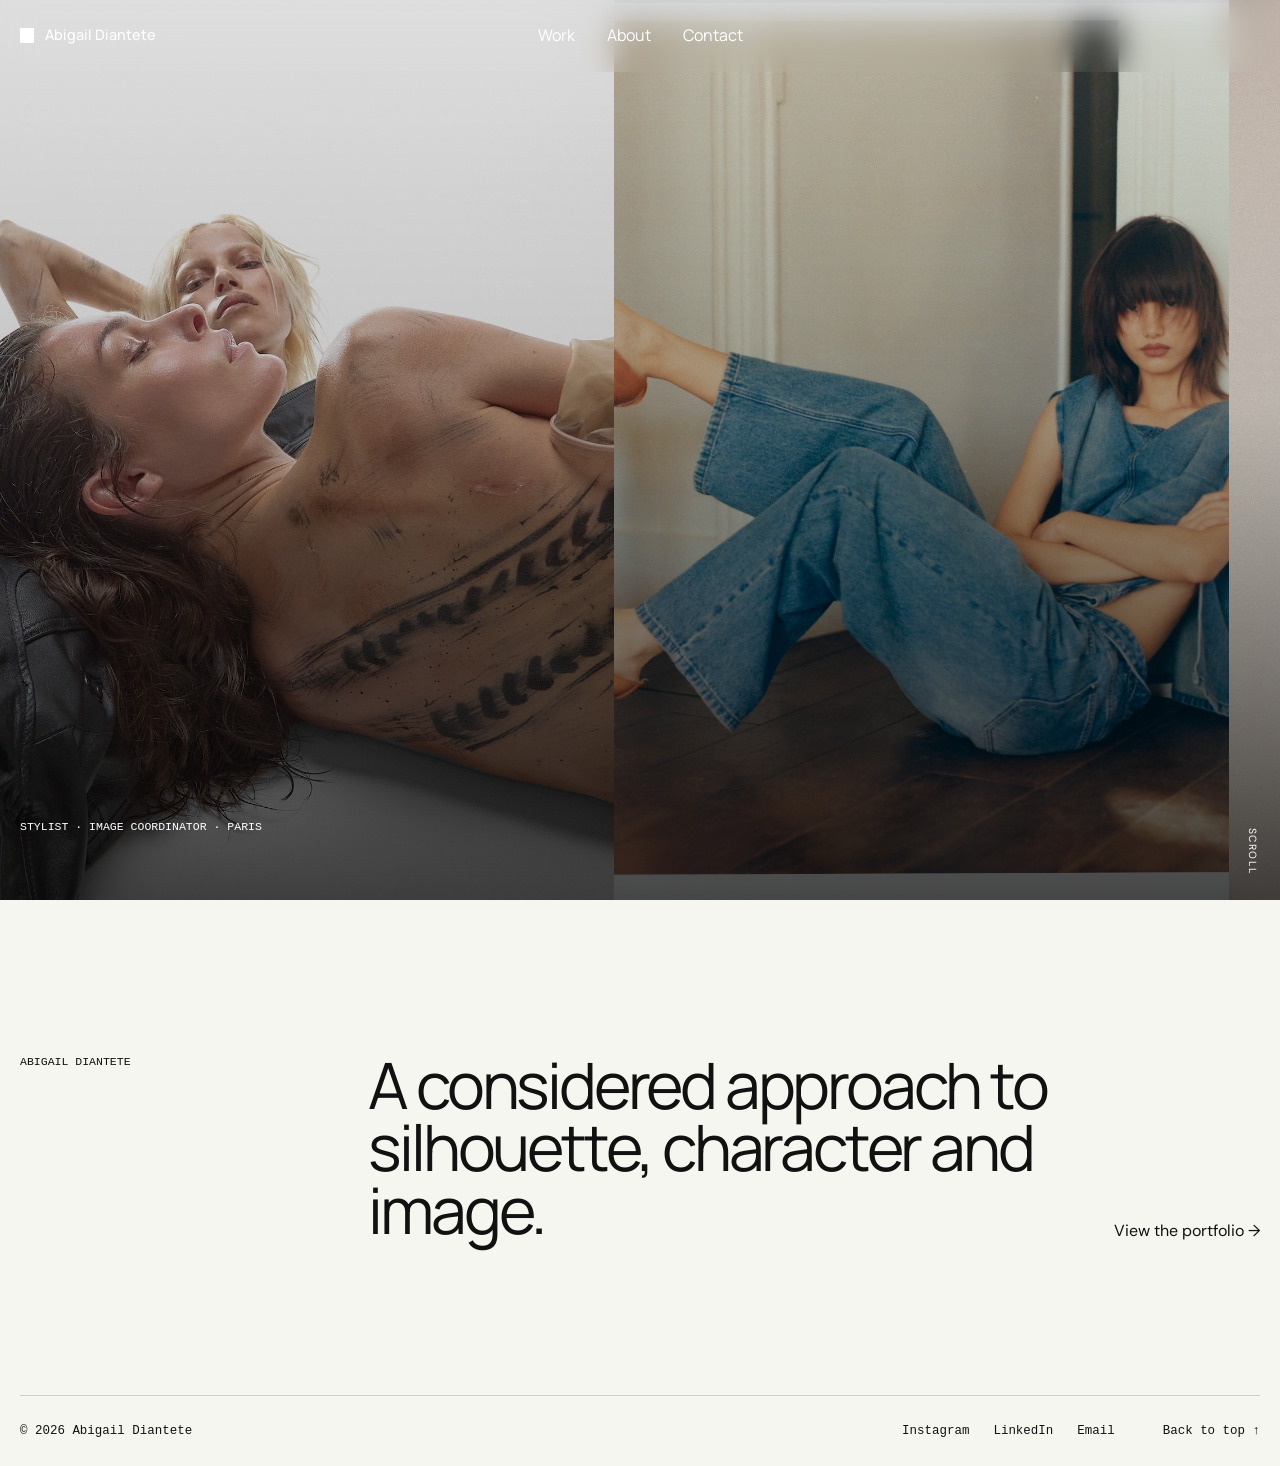
==== index.html @ 08d409bf "V4 test - Abigail portfolio" ====
<!doctype html>
<html lang="fr">
<head>
  <meta charset="utf-8">
  <meta name="viewport" content="width=device-width, initial-scale=1">
  <meta name="description" content="Portfolio d’Abigail Diantete, styliste et coordinatrice d’image.">
  <title>Abigail Diantete — Styling & Image Coordination</title>
  <link rel="preconnect" href="https://fonts.googleapis.com">
  <link rel="preconnect" href="https://fonts.gstatic.com" crossorigin>
  <link href="https://fonts.googleapis.com/css2?family=DM+Sans:wght@400;500&family=Manrope:wght@400;500;600&display=swap" rel="stylesheet">
  <link rel="stylesheet" href="css/styles.css">
  <script src="js/main.js" defer></script>
</head>
<body class="home-page">
  <a class="skip-link" href="#main">Aller au contenu</a>

  <header class="site-header site-header--over-media" data-header>
    <a class="brand" href="index.html" aria-label="Abigail Diantete — Accueil">
      <span class="brand-mark" aria-hidden="true"></span>
      <span>Abigail Diantete</span>
    </a>

    <button class="menu-toggle" type="button" aria-expanded="false" aria-controls="site-nav">
      <span>Menu</span>
      <span class="menu-icon" aria-hidden="true"></span>
    </button>

    <nav class="site-nav" id="site-nav" aria-label="Navigation principale">
      <a href="work.html">Work</a>
      <a href="about.html">About</a>
      <a href="about.html#contact">Contact</a>
    </nav>
  </header>

  <main id="main">
    <section class="hero" aria-labelledby="hero-title">
      <div class="hero-marquee" aria-hidden="true">
        <div class="hero-marquee__track">
          <div class="hero-marquee__group">
            <figure class="hero-frame"><img src="assets/images/hero/hero-01.jpg" alt=""></figure>
            <figure class="hero-frame"><img src="assets/images/hero/hero-02.jpg" alt=""></figure>
            <figure class="hero-frame"><img src="assets/images/hero/hero-03.jpg" alt=""></figure>
            <figure class="hero-frame"><img src="assets/images/hero/hero-04.jpg" alt=""></figure>
            <figure class="hero-frame"><img src="assets/images/hero/hero-05.jpg" alt=""></figure>
          </div>
          <div class="hero-marquee__group" aria-hidden="true">
            <figure class="hero-frame"><img src="assets/images/hero/hero-01.jpg" alt=""></figure>
            <figure class="hero-frame"><img src="assets/images/hero/hero-02.jpg" alt=""></figure>
            <figure class="hero-frame"><img src="assets/images/hero/hero-03.jpg" alt=""></figure>
            <figure class="hero-frame"><img src="assets/images/hero/hero-04.jpg" alt=""></figure>
            <figure class="hero-frame"><img src="assets/images/hero/hero-05.jpg" alt=""></figure>
          </div>
        </div>
      </div>
      <div class="hero-overlay"></div>

      <div class="hero-content page-shell">
        <h1 id="hero-title" class="visually-hidden">Abigail Diantete — Stylist and image coordinator in Paris</h1>
        <p class="eyebrow">Stylist · Image coordinator · Paris</p>
      </div>

      <div class="hero-scroll" aria-hidden="true">Scroll</div>
    </section>

    <section class="home-intro page-shell reveal" aria-labelledby="home-intro-title">
      <p class="section-label">Abigail Diantete</p>
      <div>
        <h2 id="home-intro-title">A considered approach to silhouette, character and image.</h2>
        <a class="arrow-link" href="work.html">View the portfolio <span aria-hidden="true">→</span></a>
      </div>
    </section>
  </main>

  <footer class="site-footer page-shell">
    <p>© <span data-year></span> Abigail Diantete</p>
    <nav class="footer-links" aria-label="Réseaux sociaux">
      <a href="https://www.instagram.com/dia.monna" target="_blank" rel="noopener noreferrer">Instagram</a>
      <a href="https://www.linkedin.com/in/abigail-diantete-005188198/" target="_blank" rel="noopener noreferrer">LinkedIn</a>
      <a href="mailto:diantete.abigail@gmail.com?subject=Portfolio%20enquiry">Email</a>
    </nav>
    <a href="#main">Back to top ↑</a>
  </footer>
</body>
</html>
---- css/styles.css ----
:root {
  --blue: #1717ff;
  --ink: #111111;
  --paper: #f6f6f1;
  --white: #ffffff;
  --line: rgba(17, 17, 17, 0.18);
  --shell: min(calc(100% - 2.5rem), 1500px);
  --header-height: 4.5rem;
  --sans: "DM Sans", Arial, sans-serif;
  --display: "Manrope", Arial, sans-serif;
}

* {
  box-sizing: border-box;
}

html {
  scroll-behavior: smooth;
}

body {
  margin: 0;
  background: var(--paper);
  color: var(--ink);
  font-family: var(--sans);
  font-size: 16px;
  line-height: 1.45;
}

body.menu-open {
  overflow: hidden;
}

img {
  display: block;
  width: 100%;
  height: auto;
}

button,
a {
  color: inherit;
  font: inherit;
}

button {
  border: 0;
}

a {
  text-decoration: none;
}

[hidden] {
  display: none !important;
}

.page-shell {
  width: var(--shell);
  margin-inline: auto;
}

.visually-hidden {
  position: absolute;
  width: 1px;
  height: 1px;
  padding: 0;
  margin: -1px;
  overflow: hidden;
  clip: rect(0, 0, 0, 0);
  white-space: nowrap;
  border: 0;
}

.skip-link {
  position: fixed;
  top: -5rem;
  left: 1rem;
  z-index: 200;
  padding: 0.8rem 1rem;
  background: var(--white);
}

.skip-link:focus {
  top: 1rem;
}

.site-header {
  position: fixed;
  inset: 0 0 auto;
  z-index: 50;
  display: grid;
  grid-template-columns: 1fr auto 1fr;
  align-items: center;
  min-height: var(--header-height);
  padding-inline: max(1.25rem, calc((100vw - 1500px) / 2));
  background: rgba(246, 246, 241, 0.9);
  border-bottom: 1px solid var(--line);
  backdrop-filter: blur(16px);
  transition: color 0.3s ease, background 0.3s ease, border-color 0.3s ease;
}

.site-header--over-media:not(.is-scrolled) {
  color: var(--white);
  background: transparent;
  border-color: transparent;
}

.brand {
  display: inline-flex;
  align-items: center;
  gap: 0.65rem;
  width: max-content;
  font-size: 0.9rem;
  font-weight: 500;
}

.brand-mark {
  width: 0.9rem;
  aspect-ratio: 1;
  background: currentColor;
}

.site-nav {
  grid-column: 2;
  display: flex;
  gap: 2rem;
}

.site-nav a,
.footer-links a,
.arrow-link {
  position: relative;
}

.site-nav a::after,
.footer-links a::after,
.arrow-link::after {
  content: "";
  position: absolute;
  right: 0;
  bottom: -0.2rem;
  left: 0;
  height: 1px;
  background: currentColor;
  transform: scaleX(0);
  transform-origin: right;
  transition: transform 0.3s ease;
}

.site-nav a:hover::after,
.site-nav a[aria-current="page"]::after,
.footer-links a:hover::after,
.arrow-link:hover::after {
  transform: scaleX(1);
  transform-origin: left;
}

.menu-toggle {
  display: none;
  padding: 0;
  background: transparent;
  cursor: pointer;
}

.eyebrow,
.section-label {
  margin: 0;
  font-size: 0.72rem;
  letter-spacing: 0.14em;
  text-transform: uppercase;
}

.blue-text {
  color: var(--blue);
}

.hero {
  position: relative;
  min-height: 100svh;
  overflow: hidden;
  color: var(--white);
  background: #171717;
}

.hero-marquee {
  position: absolute;
  inset: 0;
  overflow: hidden;
}

.hero-marquee__track {
  display: flex;
  width: max-content;
  height: 100%;
  animation: hero-horizontal-loop 18s linear infinite;
  will-change: transform;
  backface-visibility: hidden;
}

.hero-marquee__group {
  display: flex;
  flex: 0 0 auto;
  height: 100%;
}

.hero-frame {
  flex: 0 0 clamp(25rem, 48vw, 52rem);
  height: 100%;
  margin: 0;
}

.hero-frame img {
  height: 100%;
  object-fit: cover;
}

.hero-overlay {
  position: absolute;
  inset: 0;
  background: linear-gradient(180deg, rgba(0, 0, 0, 0.12), rgba(0, 0, 0, 0.22) 45%, rgba(0, 0, 0, 0.72));
}

.hero-content {
  position: absolute;
  right: 0;
  bottom: clamp(2.5rem, 5vw, 4.5rem);
  left: 0;
}


.hero-actions {
  display: flex;
  flex-wrap: wrap;
  gap: 0.8rem;
}

.hero-actions a {
  display: flex;
  justify-content: space-between;
  gap: 2.5rem;
  min-width: 13rem;
  padding: 0.9rem 1rem;
  border: 1px solid rgba(255, 255, 255, 0.65);
  transition: color 0.25s ease, background 0.25s ease;
}

.hero-actions a:hover {
  color: var(--blue);
  background: var(--white);
}

.hero-scroll {
  position: absolute;
  right: 1.25rem;
  bottom: 1.5rem;
  font-size: 0.65rem;
  letter-spacing: 0.14em;
  text-transform: uppercase;
  writing-mode: vertical-rl;
}

.home-intro {
  display: grid;
  grid-template-columns: 0.45fr 1.55fr;
  gap: clamp(2rem, 7vw, 8rem);
  padding-block: clamp(6rem, 12vw, 11rem);
}

.home-intro > div {
  display: grid;
  grid-template-columns: 1fr auto;
  gap: 2rem;
  align-items: end;
}

.home-intro h2 {
  max-width: 1000px;
  margin: 0;
  font-family: var(--display);
  font-size: clamp(2.4rem, 5vw, 5.4rem);
  font-weight: 400;
  line-height: 0.98;
  letter-spacing: -0.05em;
}

.arrow-link {
  white-space: nowrap;
}

.work-intro {
  padding-top: clamp(9rem, 15vw, 14rem);
  padding-bottom: clamp(4rem, 8vw, 8rem);
}

.work-intro__grid {
  display: grid;
  grid-template-columns: 1.4fr 0.6fr;
  gap: clamp(3rem, 8vw, 9rem);
  align-items: end;
}

.work-intro h1,
.project-detail-header h1,
.about-copy h1 {
  margin: 0.8rem 0 0;
  font-family: var(--display);
  font-size: clamp(3.4rem, 8vw, 8.4rem);
  font-weight: 400;
  line-height: 0.94;
  letter-spacing: -0.06em;
}

.work-intro__grid > p {
  max-width: 32rem;
  margin: 0 0 0.7rem;
  font-size: 1.05rem;
}

.work-browser {
  padding-top: calc(var(--header-height) + clamp(2.5rem, 5vw, 4.5rem));
  padding-bottom: clamp(7rem, 12vw, 12rem);
}

.filters {
  display: flex;
  gap: 0.65rem;
  margin-bottom: clamp(2.5rem, 5vw, 4.5rem);
  padding-block: 1rem;
  overflow-x: auto;
  border-block: 1px solid var(--line);
  scrollbar-width: none;
}

.filters::-webkit-scrollbar {
  display: none;
}

.filter-button {
  flex: 0 0 auto;
  padding: 0.68rem 1rem;
  background: transparent;
  border: 1px solid transparent;
  border-radius: 999px;
  cursor: pointer;
  transition: color 0.25s ease, background 0.25s ease, border-color 0.25s ease;
}

.filter-button:hover {
  border-color: var(--ink);
}

.filter-button.is-active {
  color: var(--white);
  background: var(--blue);
  border-color: var(--blue);
}

.filter-button span {
  margin-left: 0.25rem;
  font-size: 0.65rem;
  opacity: 0.72;
}

.projects-grid {
  display: grid;
  grid-template-columns: repeat(3, minmax(0, 1fr));
  gap: clamp(2rem, 3.5vw, 4rem) clamp(1.5rem, 2.5vw, 3rem);
}

.project-card button {
  width: 100%;
  padding: 0;
  text-align: left;
  background: transparent;
  cursor: pointer;
}

.project-card__media {
  position: relative;
  display: block;
  overflow: hidden;
  aspect-ratio: 4 / 5;
  background: #ddddda;
}

.project-card__media img {
  height: 100%;
  object-fit: cover;
  transition: transform 0.6s cubic-bezier(0.2, 0.7, 0.2, 1);
}

.project-card__overlay {
  position: absolute;
  inset: 0;
  display: grid;
  place-items: center;
  padding: 1.5rem;
  color: var(--white);
  background: rgba(23, 23, 255, 0.76);
  font-family: var(--display);
  font-size: clamp(1.25rem, 2vw, 2rem);
  font-weight: 400;
  line-height: 1.05;
  letter-spacing: -0.03em;
  text-align: center;
  opacity: 0;
  transition: opacity 0.3s ease;
}



.project-card button:hover .project-card__media img,
.project-card button:focus-visible .project-card__media img {
  transform: scale(1.035);
}

.project-card button:hover .project-card__overlay,
.project-card button:focus-visible .project-card__overlay {
  opacity: 1;
}

.project-card__meta {
  display: flex;
  justify-content: space-between;
  gap: 1rem;
  padding-top: 0.9rem;
}

.project-card__meta strong,
.project-card__meta small {
  display: block;
}

.project-card__meta strong {
  font-family: var(--display);
  font-size: clamp(1.3rem, 2vw, 2rem);
  font-weight: 400;
  letter-spacing: -0.03em;
}

.project-card__meta small {
  margin-top: 0.2rem;
  font-size: 0.69rem;
  letter-spacing: 0.09em;
  text-transform: uppercase;
}

.project-view {
  padding-top: calc(var(--header-height) + 1rem);
}

.project-view__top {
  padding-block: 1.5rem;
  border-bottom: 1px solid var(--line);
}

.back-button {
  padding: 0;
  background: transparent;
  cursor: pointer;
}

.back-button:hover {
  color: var(--blue);
}

.project-detail-header {
  display: grid;
  grid-template-columns: 1.25fr 0.75fr;
  gap: clamp(3rem, 8vw, 9rem);
  align-items: end;
  padding-block: clamp(4rem, 8vw, 8rem);
}

.project-detail-header > p {
  max-width: 34rem;
  margin: 0 0 0.7rem;
  font-size: 1.08rem;
}

.project-slider {
  position: relative;
  color: var(--white);
  background: #101010;
  outline: none;
}

.project-slider__viewport {
  overflow: hidden;
}

.project-slider__track {
  display: flex;
  transition: transform 0.5s cubic-bezier(0.2, 0.7, 0.2, 1);
  touch-action: pan-y;
}

.project-slide {
  flex: 0 0 100%;
  height: min(80svh, 920px);
  margin: 0;
}

.project-slide img {
  height: 100%;
  object-fit: contain;
}
.project-slide video {
  width: 100%;
  height: 100%;
  display: block;
  object-fit: contain;
  background: #111;
}

.slider-arrow {
  position: absolute;
  top: 0;
  bottom: 0;
  width: 18%;
  padding: 0;
  color: var(--white);
  background: transparent;
  border: 0;
  cursor: pointer;
  z-index: 5;
}

/* Petit cercle visible */
.slider-arrow::after {
  position: absolute;
  top: 50%;
  display: grid;
  place-items: center;
  width: 2.25rem;
  height: 2.25rem;
  background: rgba(0, 0, 0, 0.35);
  border: 1px solid rgba(255, 255, 255, 0.55);
  border-radius: 50%;
  font-size: 1rem;
  line-height: 1;
  transform: translateY(-50%);
  transition:
    color 0.25s ease,
    background 0.25s ease,
    border-color 0.25s ease,
    transform 0.25s ease;
}

.slider-arrow--previous {
  left: 0;
  font-size: 0;
}

.slider-arrow--previous::after {
  content: "←";
  left: 1.5rem;
}

.slider-arrow--next {
  right: 0;
  font-size: 0;
}

.slider-arrow--next::after {
  content: "→";
  right: 1.5rem;
}

.slider-arrow:hover:not(:disabled)::after {
  color: var(--blue);
  background: var(--white);
  border-color: var(--white);
}

.slider-arrow:disabled {
  opacity: 0;
  cursor: default;
  pointer-events: none;
}

.slider-counter {
  position: absolute;
  right: 1.5rem;
  bottom: 1.2rem;
  display: flex;
  align-items: center;
  gap: 0.65rem;
  font-size: 0.72rem;
}

.slider-counter i {
  width: 3.5rem;
  height: 1px;
  background: currentColor;
}

.slider-hint {
  position: absolute;
  bottom: 1.2rem;
  left: 1.5rem;
  margin: 0;
  font-size: 0.68rem;
  letter-spacing: 0.1em;
  text-transform: uppercase;
}

.project-information {
  display: grid;
  grid-template-columns: 1fr 1fr;
  gap: clamp(3rem, 8vw, 9rem);
  padding-block: clamp(5rem, 9vw, 9rem);
}

.project-information dl {
  margin: 0;
}

.project-information dl div {
  display: grid;
  grid-template-columns: 0.4fr 1fr;
  gap: 1rem;
  padding: 0.85rem 0;
  border-top: 1px solid var(--line);
}

.project-information dt {
  font-size: 0.7rem;
  letter-spacing: 0.1em;
  text-transform: uppercase;
}

.project-information dd {
  margin: 0;
}

.project-concept {
  max-width: 36rem;
  margin: 1rem 0 0;
  font-family: var(--display);
  font-size: clamp(1.8rem, 3vw, 3.2rem);
  line-height: 1.06;
  letter-spacing: -0.04em;
}

.related-projects {
  padding-block: clamp(5rem, 9vw, 9rem);
  color: var(--white);
  background: var(--blue);
}

.related-projects h2 {
  margin: 0.5rem 0 3rem;
  font-family: var(--display);
  font-size: clamp(3rem, 7vw, 7rem);
  font-weight: 400;
  line-height: 0.95;
  letter-spacing: -0.06em;
}

.related-grid {
  display: grid;
  grid-template-columns: repeat(3, minmax(0, 1fr));
  gap: 1.25rem;
}

.related-grid button {
  padding: 0;
  color: inherit;
  text-align: left;
  background: transparent;
  cursor: pointer;
}

.related-grid img {
  aspect-ratio: 4 / 5;
  object-fit: cover;
}

.related-grid span,
.related-grid strong {
  display: block;
}

.related-grid span {
  margin-top: 0.75rem;
  font-size: 0.7rem;
  letter-spacing: 0.09em;
  text-transform: uppercase;
}

.related-grid strong {
  margin-top: 0.15rem;
  font-family: var(--display);
  font-size: 1.4rem;
  font-weight: 400;
}

.about-hero {
  display: grid;
  grid-template-columns: 1.15fr 0.7fr;
  gap: clamp(4rem, 9vw, 10rem);
  align-items: center;
  min-height: 100svh;
  padding-top: clamp(8rem, 12vw, 11rem);
  padding-bottom: clamp(5rem, 9vw, 9rem);
}

.about-copy h1 {
  font-size: clamp(3.1rem, 6.6vw, 7rem);
}

.about-copy > p:not(.eyebrow) {
  max-width: 48rem;
  font-size: 1.08rem;
}

.about-portrait {
  align-self: center;
  margin: 0;
}

.about-portrait img {
  aspect-ratio: 4 / 5;
  object-fit: cover;
  object-position: center;
}

.about-portrait figcaption {
  margin-top: 0.65rem;
  font-size: 0.68rem;
  letter-spacing: 0.08em;
  text-transform: uppercase;
}

.about-details {
  display: grid;
  grid-template-columns: 0.55fr 1.45fr 0.7fr;
  gap: clamp(3rem, 7vw, 8rem);
  padding-block: clamp(5rem, 9vw, 9rem);
  border-top: 1px solid var(--line);
}

.about-details ul {
  padding: 0;
  margin: 0;
  list-style: none;
  font-family: var(--display);
  font-size: clamp(1.8rem, 3.5vw, 3.6rem);
  line-height: 1.15;
  letter-spacing: -0.04em;
}

.about-location p:last-child {
  margin-top: 1rem;
}

.contact-block {
  scroll-margin-top: var(--header-height);
  color: var(--white);
  background: var(--blue);
}

.contact-block__inner {
  padding-block: clamp(5rem, 9vw, 9rem);
}

.contact-block__heading {
  display: grid;
  grid-template-columns: 1.35fr 0.65fr;
  gap: clamp(3rem, 8vw, 9rem);
  align-items: end;
  margin: 1rem 0 clamp(3rem, 6vw, 6rem);
}

.contact-block h2 {
  max-width: 1000px;
  margin: 0;
  font-family: var(--display);
  font-size: clamp(2.8rem, 6.5vw, 7rem);
  font-weight: 400;
  line-height: 0.95;
  letter-spacing: -0.055em;
}

.contact-block__heading p {
  max-width: 30rem;
  margin: 0;
}

.contact-links {
  border-top: 1px solid rgba(255, 255, 255, 0.55);
}

.contact-links a {
  display: grid;
  grid-template-columns: 0.4fr 1fr auto;
  gap: 2rem;
  align-items: center;
  padding: 1.25rem 0;
  border-bottom: 1px solid rgba(255, 255, 255, 0.55);
  transition: color 0.25s ease, background 0.25s ease, padding 0.25s ease;
}

.contact-links a:hover {
  padding-inline: 1rem;
  color: var(--blue);
  background: var(--white);
}

.contact-links span:first-child {
  font-size: 0.72rem;
  letter-spacing: 0.1em;
  text-transform: uppercase;
}

.contact-links strong {
  font-family: var(--display);
  font-size: clamp(1.15rem, 2.4vw, 2.4rem);
  font-weight: 400;
  letter-spacing: -0.025em;
}

.site-footer {
  display: grid;
  grid-template-columns: 1fr auto auto;
  gap: 3rem;
  align-items: center;
  padding-block: 1.6rem;
  font-size: 0.78rem;
  border-top: 1px solid var(--line);
}

.site-footer p {
  margin: 0;
}

.footer-links {
  display: flex;
  gap: 1.5rem;
}

.reveal {
  opacity: 0;
  transform: translateY(2rem);
  transition: opacity 0.8s ease, transform 0.8s ease;
}

.reveal.is-visible {
  opacity: 1;
  transform: none;
}

@keyframes hero-horizontal-loop {
  from { transform: translate3d(0, 0, 0); }
  to { transform: translate3d(-50%, 0, 0); }
}

@media (max-width: 1000px) {
  .home-intro,
  .work-intro__grid,
  .project-detail-header,
  .project-information,
  .about-hero,
  .contact-block__heading {
    grid-template-columns: 1fr;
  }

  .home-intro > div {
    grid-template-columns: 1fr;
  }

  .projects-grid {
    grid-template-columns: repeat(2, minmax(0, 1fr));
  }

  .about-hero {
    min-height: auto;
  }

  .about-portrait {
    width: min(70%, 34rem);
  }

  .about-details {
    grid-template-columns: 1fr 1.5fr;
  }

  .about-location {
    grid-column: 2;
  }
}

@media (max-width: 820px) {
   :root {
    --shell: min(calc(100% - 2rem), 1500px);
  }

  .site-header {
    grid-template-columns: 1fr auto;
    min-height: var(--header-height);
    height: auto;
    padding-inline: 1.25rem;
  }

  .brand {
    position: relative;
    z-index: 3;
  }

  .menu-toggle {
    position: relative;
    z-index: 3;
    display: block;
    padding: 0;
    background: transparent;
  }

 .site-nav {
    position: fixed;
    inset: 0;
    z-index: 2;

    display: flex;
    flex-direction: column;
    justify-content: center;
    align-items: center;

    gap: 1rem;

    width: 100vw;
    height: 100svh;
    padding: var(--header-height) 1.5rem 2rem;

    color: var(--white);
    background: var(--blue);

    font-family: var(--display);
    font-size: clamp(2rem, 8vw, 3rem);
    line-height: 1.05;
    text-align: center;

    opacity: 0;
    visibility: hidden;
    pointer-events: none;

    transform: translateY(-100%);
    transition:
      transform 0.4s cubic-bezier(0.7, 0, 0.3, 1),
      opacity 0.3s ease,
      visibility 0.4s;
  }

 .site-nav.is-open {
    opacity: 1;
    visibility: visible;
    pointer-events: auto;
    transform: translateY(0);
  }

  .site-header:has(.site-nav.is-open) {
    color: var(--white);
    background: transparent;
    border-color: transparent;
    backdrop-filter: none;
  }

  .site-nav a {
    display: block;
    width: auto;
  }
  .hero-frame {
    flex-basis: 78vw;
  }

  .hero-actions a {
    min-width: 0;
  }

  .related-grid {
    grid-template-columns: repeat(2, minmax(0, 1fr));
  }

  .about-details {
    grid-template-columns: 1fr;
  }

  .about-location {
    grid-column: auto;
  }

  .contact-links a {
    grid-template-columns: 1fr auto;
  }

  .contact-links strong {
    grid-column: 1;
    grid-row: 2;
  }

  .contact-links span:last-child {
    grid-column: 2;
    grid-row: 1 / 3;
  }

  .site-footer {
    grid-template-columns: 1fr;
    gap: 1rem;
  }
}

@media (max-width: 620px) {

  .hero-actions {
    display: grid;
  }

  .hero-actions a {
    width: 100%;
  }

  .projects-grid {
    grid-template-columns: 1fr;
  }

  .project-slide {
    height: 66svh;
    display: flex;
  align-items: center;
  justify-content: center;
  }
  .project-slide video {
  width: 100%;
  height: 100%;
  display: block;
  object-fit: contain;
  background: #111;
}

  .slider-arrow {
    top: auto;
    bottom: 1rem;
    transform: none;
  }

  .slider-arrow--previous {
    right: 4.8rem;
    left: auto;
  }

  .slider-arrow--next {
    right: 1rem;
  }

  .slider-counter {
    right: auto;
    bottom: 1.8rem;
    left: 1rem;
  }

  .slider-hint {
    display: none;
  }

  .project-information dl div {
    grid-template-columns: 0.48fr 1fr;
  }

  .related-grid {
    grid-template-columns: 1fr;
  }

  .related-grid button:nth-child(3) {
    display: none;
  }

  .about-portrait {
    width: 100%;
  }

  .footer-links {
    flex-wrap: wrap;
  }
}

@media (prefers-reduced-motion: reduce) {
  html {
    scroll-behavior: auto;
  }

  *,
  *::before,
  *::after {
    animation-duration: 0.01ms !important;
    animation-iteration-count: 1 !important;
    transition-duration: 0.01ms !important;
  }

  .hero-marquee__track {
    transform: translateX(0);
  }

  .reveal {
    opacity: 1;
    transform: none;
  }
}
@media (max-width: 768px) {
  .slider-arrow {
    top: 0;
    bottom: 0;
    width: 25%;
    height: auto;
    transform: none;
  }

  .slider-arrow--previous {
    left: 0;
    right: auto;
  }

  .slider-arrow--next {
    right: 0;
    left: auto;
  }

  .slider-arrow--previous::after {
    top: 50%;
    left: 1rem;
    right: auto;
    width: 2rem;
    height: 2rem;
    transform: translateY(-50%);
  }

  .slider-arrow--next::after {
    top: 50%;
    right: 1rem;
    left: auto;
    width: 2rem;
    height: 2rem;
    transform: translateY(-50%);
  }
}


/* =========================================================
   V4 — LOT 3 / PROJECT PAGES
   Base cumulative: LOT 1 + LOT 2 validated
   ========================================================= */

.project-detail-header h1 {
  font-size: clamp(2.5rem, 5vw, 5.4rem);
  line-height: 0.98;
  letter-spacing: -0.045em;
}

/* Option B: keep the existing slider, remove the black gallery background */
.project-slider {
  color: var(--ink);
  background: var(--paper);
}

.project-slide video {
  background: var(--paper);
}

/* Abigail: gallery counter in blue */
.slider-counter {
  color: var(--blue);
}

/* Adapt navigation arrows to the light gallery */
.slider-arrow {
  color: var(--ink);
}

.slider-arrow::after {
  background: rgba(246, 246, 241, 0.82);
  border-color: rgba(17, 17, 17, 0.35);
}

.slider-arrow:hover:not(:disabled)::after {
  color: var(--white);
  background: var(--blue);
  border-color: var(--blue);
}

@media (max-width: 620px) {
  .project-detail-header h1 {
    font-size: clamp(2.25rem, 11vw, 4.2rem);
  }

  .project-slide video {
    background: var(--paper);
  }
}

/* =========================================================
   V4 — TEST GALERIE LINÉAIRE / VARIANTE 2
   Mobile: linear full-width.
   Desktop: compact editorial masonry, Pinterest-inspired.
   ========================================================= */

.project-linear-gallery {
  width: 100%;
  padding: 0 0 clamp(3rem, 7vw, 7rem);
}

.project-linear-media {
  position: relative;
  display: grid;
  grid-template-columns: 2rem minmax(0, 1fr);
  gap: 0.55rem;
  align-items: start;
  width: 100%;
  margin: 0 0 0.75rem;
  break-inside: avoid;
}

.project-linear-media__number {
  position: sticky;
  top: calc(var(--header-height) + 0.75rem);
  padding-top: 0.15rem;
  color: var(--blue);
  font-size: 0.64rem;
  line-height: 1;
  letter-spacing: 0.08em;
  text-align: right;
}

.project-linear-media__asset {
  min-width: 0;
}

.project-linear-media__asset img,
.project-linear-media__asset video {
  display: block;
  width: 100%;
  height: auto;
  max-height: none;
  object-fit: contain;
  background: transparent;
}

.project-linear-media__asset video {
  background: var(--paper);
}

@media (min-width: 800px) {
  .project-linear-gallery {
    columns: 2;
    column-gap: clamp(1rem, 1.8vw, 1.75rem);
    max-width: 1180px;
    margin-inline: auto;
    padding-inline: clamp(2rem, 5vw, 5.5rem);
  }

  .project-linear-media {
    display: inline-grid;
    grid-template-columns: 2.4rem minmax(0, 1fr);
    gap: 0.7rem;
    width: 100%;
    margin: 0 0 clamp(1rem, 1.8vw, 1.6rem);
    vertical-align: top;
  }

  .project-linear-media__number {
    position: static;
    padding-top: 0.2rem;
    font-size: 0.68rem;
  }
}

@media (min-width: 1400px) {
  .project-linear-gallery {
    max-width: 1280px;
  }
}


/* =========================================================
   V4 — LOT 4 / PROJECT INFORMATION
   Base cumulative: validated LINEAR V2
   Editorial content remains in projects.js and is not altered here.
   ========================================================= */

.project-detail-header {
  padding-bottom: clamp(2.5rem, 5vw, 4.75rem);
}

.project-detail-header h1 {
  max-width: 14ch;
  font-size: clamp(2.35rem, 4.4vw, 4.9rem);
  line-height: 0.94;
  letter-spacing: -0.045em;
}

.project-detail-header__intro {
  gap: clamp(1rem, 2vw, 2rem);
}

.project-detail-header__intro > p {
  max-width: 52ch;
  font-style: italic;
}

.project-information {
  padding-top: clamp(2.5rem, 5vw, 5rem);
}

.project-information__intro > p {
  font-style: italic;
}

@media (min-width: 800px) {
  .project-detail-header h1 {
    white-space: nowrap;
    max-width: none;
    font-size: clamp(2.2rem, 4vw, 4.6rem);
  }
}

@media (max-width: 799px) {
  .project-detail-header {
    padding-bottom: 2.5rem;
  }

  .project-detail-header h1 {
    max-width: none;
    font-size: clamp(2.15rem, 10vw, 3.8rem);
    line-height: 0.98;
  }
}

/* =========================================================
   V4 — LOT 5 V3 / ABOUT + SERVICES + CONTACT
   Desktop services on one line / mobile vertical
   ========================================================= */

.about-hero {
  display: grid;
  grid-template-columns: minmax(0, 1.1fr) minmax(260px, 0.7fr);
  align-items: center;
  gap: clamp(2.75rem, 5vw, 5rem);
  max-width: 1120px;
  margin-inline: auto;
}

.about-copy {
  width: min(100%, 680px);
  justify-self: end;
}

.about-copy h1 {
  width: fit-content;
  max-width: 100%;
  margin-bottom: clamp(1.5rem, 2.6vw, 2.5rem);
}

.about-copy > p {
  max-width: 44ch;
}

.about-portrait {
  width: min(100%, 340px);
  justify-self: start;
}

.about-portrait img {
  display: block;
  width: 100%;
  height: auto;
  object-fit: cover;
}

/* SERVICES — une ligne desktop, proprement contenue */
.about-details {
  display: grid;
  grid-template-columns: auto minmax(0, 1fr);
  align-items: center;
  gap: clamp(2rem, 4vw, 4rem);
  max-width: 1180px;
  margin-inline: auto;
}

.about-details ul {
  display: grid;
  grid-template-columns: repeat(4, minmax(0, 1fr));
  gap: clamp(1rem, 2vw, 2rem);
  align-items: center;
  width: 100%;
  margin: 0;
  padding: 0;
  list-style: none;
  font-family: var(--display);
  font-size: clamp(1.05rem, 1.55vw, 1.45rem);
  line-height: 1.05;
  letter-spacing: -0.025em;
}

.about-details li {
  text-align: center;
  white-space: nowrap;
}

.contact-block__inner {
  display: grid;
  gap: clamp(2.5rem, 5vw, 5rem);
}

.contact-title {
  margin: 0;
  font-family: var(--display);
  font-size: clamp(4.5rem, 11vw, 11rem);
  line-height: 0.82;
  letter-spacing: -0.055em;
  font-weight: 500;
}

.contact-links a {
  grid-template-columns: minmax(7rem, 0.35fr) minmax(0, 1fr);
  gap: clamp(1rem, 3vw, 3rem);
  align-items: baseline;
}

.contact-links strong {
  font-family: inherit;
  font-size: inherit;
  font-weight: 500;
  letter-spacing: inherit;
}

/* MOBILE — composition recentrée et plus harmonieuse */
@media (max-width: 760px) {
  .about-hero {
    grid-template-columns: 1fr;
    gap: 2rem;
    max-width: none;
  }

  .about-copy {
    width: min(100%, 34rem);
    justify-self: center;
  }

  .about-copy h1 {
    width: 100%;
    margin-inline: auto;
    font-size: clamp(2.8rem, 13vw, 4.6rem);
    text-align: center;
  }

  .about-copy > p {
    max-width: 30ch;
    margin-inline: auto;
    text-align: left;
  }

  .about-portrait {
    width: min(78vw, 300px);
    justify-self: center;
  }

  .about-details {
    grid-template-columns: 1fr;
    gap: 1.25rem;
    max-width: none;
  }

  .about-details ul {
    display: block;
    width: 100%;
    font-size: clamp(1.8rem, 9vw, 3rem);
  }

  .about-details li {
    text-align: left;
    white-space: normal;
  }

  .about-details li + li {
    margin-top: 0.15em;
  }

  .contact-title {
    font-size: clamp(4rem, 20vw, 7rem);
  }

  .contact-links a {
    grid-template-columns: 6rem minmax(0, 1fr);
  }
}


/* =========================================================
   V4 — LOT 6 / TYPOGRAPHY TEST
   Display/navigation stay contemporary.
   Editorial information + body copy use an archival monospace.
   ========================================================= */

:root {
  --mono: "Courier New", Courier, "Nimbus Mono PS", monospace;
}

/* Body / editorial copy */
.about-copy > p,
.project-detail-header__intro > p,
.project-information,
.project-information p,
.project-information li,
.project-information dd,
.project-information dt {
  font-family: var(--mono);
  font-size: 0.92rem;
  line-height: 1.55;
  letter-spacing: -0.015em;
}

/* Small documentary information */
.eyebrow,
.section-label,
.project-meta,
.project-detail-meta,
.project-linear-media__number,
.filters,
.contact-links span,
.site-footer {
  font-family: var(--mono);
  letter-spacing: 0;
}

/* Contact values also become archival/body typography,
   while the huge Contact heading remains in the display face. */
.contact-links strong {
  font-family: var(--mono);
  font-size: 0.95rem;
  font-weight: 400;
  letter-spacing: -0.01em;
}

/* Keep all structural/display typography untouched */
.brand,
.site-nav,
.menu-toggle,
.about-copy h1,
.about-details ul,
.contact-title,
.project-detail-header h1,
.project-card__overlay {
  font-family: var(--display);
}

@media (max-width: 760px) {
  .about-copy > p,
  .project-detail-header__intro > p,
  .project-information,
  .project-information p,
  .project-information li,
  .project-information dd,
  .project-information dt {
    font-size: 0.86rem;
    line-height: 1.52;
  }

  .contact-links strong {
    font-size: 0.86rem;
  }
}


/* =========================================================
   LOT 6 — refinements / credits hierarchy + brand hover
   ========================================================= */

/* Credit/category labels: stronger hierarchy inside monospace data */
.project-information dt,
.project-detail-meta dt,
.project-credits dt,
.project-credits strong:first-child {
  font-weight: 700;
}

/* Brand / home link: blue interaction cue */
.brand {
  transition: color 180ms ease;
}

.brand .brand-mark {
  transition: background-color 180ms ease, border-color 180ms ease, transform 180ms ease;
}

.brand:hover,
.brand:focus-visible {
  color: var(--blue);
}

.brand:hover .brand-mark,
.brand:focus-visible .brand-mark {
  background-color: var(--blue);
  border-color: var(--blue);
  transform: rotate(8deg);
}


/* =========================================================
   LOT 6 V3 — MOBILE PROJECT GALLERY BREATHING ROOM
   Desktop untouched.
   ========================================================= */
@media (max-width: 799px) {
  .project-linear-gallery {
    padding-left: clamp(0.85rem, 4vw, 1.25rem);
    padding-right: clamp(0.85rem, 4vw, 1.25rem);
  }
}
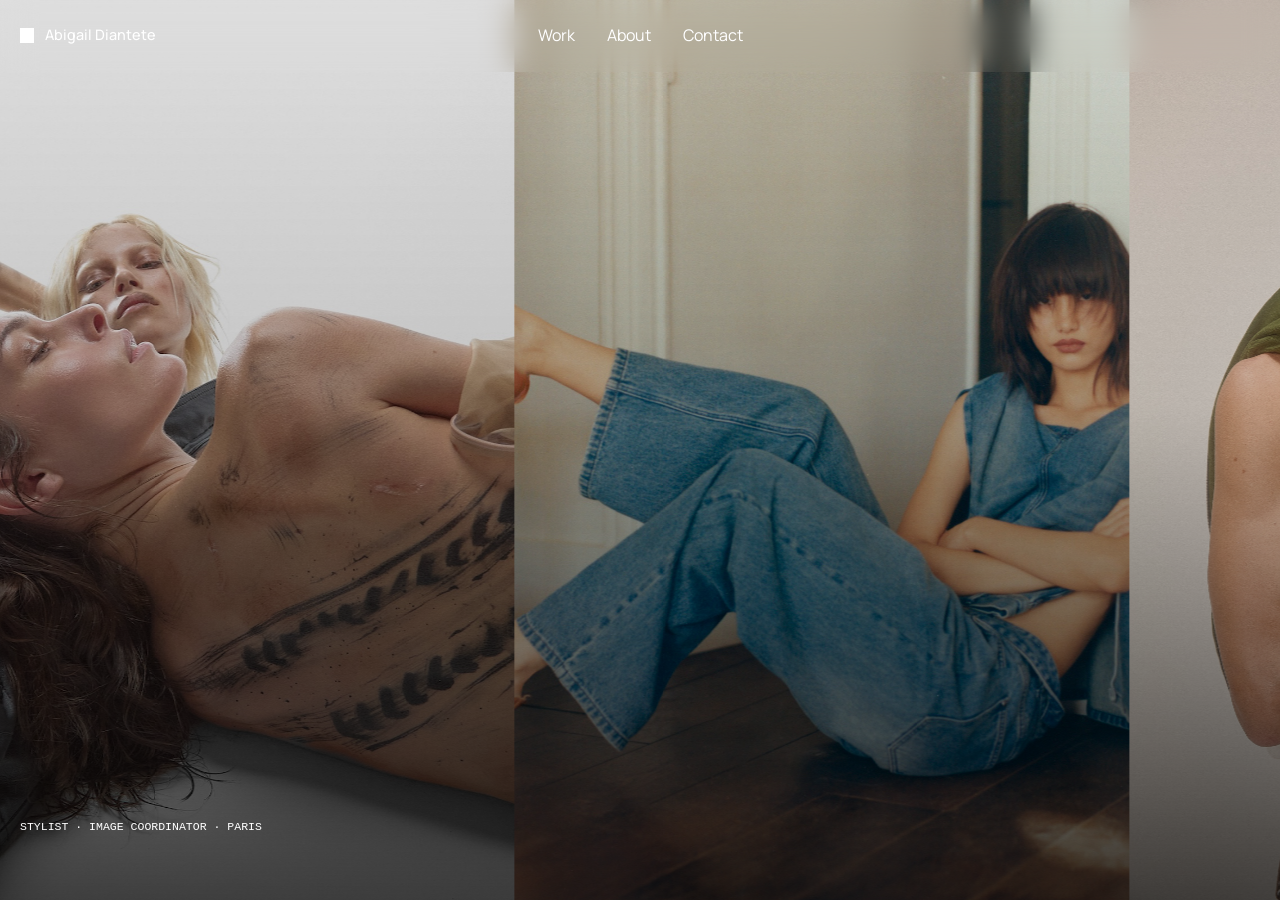
==== commit 2a062fd8: "V5-definitive" ====
--- a/index.html
+++ b/index.html
@@ -7,7 +7,7 @@
   <title>Abigail Diantete — Styling & Image Coordination</title>
   <link rel="preconnect" href="https://fonts.googleapis.com">
   <link rel="preconnect" href="https://fonts.gstatic.com" crossorigin>
-  <link href="https://fonts.googleapis.com/css2?family=DM+Sans:wght@400;500&family=Manrope:wght@400;500;600&display=swap" rel="stylesheet">
+  <link href="https://fonts.googleapis.com/css2?family=Anton&family=DM+Sans:wght@400;500&family=Manrope:wght@400;500;600&display=swap" rel="stylesheet">
   <link rel="stylesheet" href="css/styles.css">
   <script src="js/main.js" defer></script>
 </head>
@@ -21,7 +21,7 @@
     </a>
 
     <button class="menu-toggle" type="button" aria-expanded="false" aria-controls="site-nav">
-      <span>Menu</span>
+      <span class="menu-toggle__label">Menu</span>
       <span class="menu-icon" aria-hidden="true"></span>
     </button>
 
@@ -59,26 +59,11 @@
         <p class="eyebrow">Stylist · Image coordinator · Paris</p>
       </div>
 
-      <div class="hero-scroll" aria-hidden="true">Scroll</div>
     </section>
 
-    <section class="home-intro page-shell reveal" aria-labelledby="home-intro-title">
-      <p class="section-label">Abigail Diantete</p>
-      <div>
-        <h2 id="home-intro-title">A considered approach to silhouette, character and image.</h2>
-        <a class="arrow-link" href="work.html">View the portfolio <span aria-hidden="true">→</span></a>
-      </div>
-    </section>
+
   </main>
 
-  <footer class="site-footer page-shell">
-    <p>© <span data-year></span> Abigail Diantete</p>
-    <nav class="footer-links" aria-label="Réseaux sociaux">
-      <a href="https://www.instagram.com/dia.monna" target="_blank" rel="noopener noreferrer">Instagram</a>
-      <a href="https://www.linkedin.com/in/abigail-diantete-005188198/" target="_blank" rel="noopener noreferrer">LinkedIn</a>
-      <a href="mailto:diantete.abigail@gmail.com?subject=Portfolio%20enquiry">Email</a>
-    </nav>
-    <a href="#main">Back to top ↑</a>
-  </footer>
+
 </body>
 </html>
--- a/css/styles.css
+++ b/css/styles.css
@@ -8,6 +8,7 @@
   --header-height: 4.5rem;
   --sans: "DM Sans", Arial, sans-serif;
   --display: "Manrope", Arial, sans-serif;
+  --anton: "Anton", Impact, sans-serif;
 }
 
 * {
@@ -191,9 +192,9 @@
 
 .hero-marquee__track {
   display: flex;
-  width: max-content;
+  width: auto;
   height: 100%;
-  animation: hero-horizontal-loop 18s linear infinite;
+  animation: none;
   will-change: transform;
   backface-visibility: hidden;
 }
@@ -277,11 +278,10 @@
 .home-intro h2 {
   max-width: 1000px;
   margin: 0;
-  font-family: var(--display);
+  font-family: var(--anton);
   font-size: clamp(2.4rem, 5vw, 5.4rem);
   font-weight: 400;
   line-height: 0.98;
-  letter-spacing: -0.05em;
 }
 
 .arrow-link {
@@ -300,15 +300,29 @@
   align-items: end;
 }
 
-.work-intro h1,
-.project-detail-header h1,
-.about-copy h1 {
+.work-intro h1 {
   margin: 0.8rem 0 0;
   font-family: var(--display);
   font-size: clamp(3.4rem, 8vw, 8.4rem);
   font-weight: 400;
   line-height: 0.94;
   letter-spacing: -0.06em;
+}
+
+.about-copy h1 {
+  margin: 0.8rem 0 0;
+  font-family: var(--anton);
+  font-size: clamp(3.4rem, 8vw, 8.4rem);
+  font-weight: 400;
+  line-height: 0.94;
+}
+
+.project-detail-header h1 {
+  margin: 0.8rem 0 0;
+  font-family: var(--anton);
+  font-size: clamp(3.4rem, 8vw, 8.4rem);
+  font-weight: 400;
+  line-height: 0.94;
 }
 
 .work-intro__grid > p {
@@ -398,11 +412,10 @@
   padding: 1.5rem;
   color: var(--white);
   background: rgba(23, 23, 255, 0.76);
-  font-family: var(--display);
+  font-family: var(--anton);
   font-size: clamp(1.25rem, 2vw, 2rem);
   font-weight: 400;
   line-height: 1.05;
-  letter-spacing: -0.03em;
   text-align: center;
   opacity: 0;
   transition: opacity 0.3s ease;
@@ -433,10 +446,9 @@
 }
 
 .project-card__meta strong {
-  font-family: var(--display);
+  font-family: var(--anton);
   font-size: clamp(1.3rem, 2vw, 2rem);
   font-weight: 400;
-  letter-spacing: -0.03em;
 }
 
 .project-card__meta small {
@@ -652,11 +664,10 @@
 
 .related-projects h2 {
   margin: 0.5rem 0 3rem;
-  font-family: var(--display);
-  font-size: clamp(3rem, 7vw, 7rem);
+  font-family: var(--anton);
+  font-size: clamp(1.29rem, 6vw, 2.28rem);
   font-weight: 400;
   line-height: 0.95;
-  letter-spacing: -0.06em;
 }
 
 .related-grid {
@@ -692,7 +703,7 @@
 
 .related-grid strong {
   margin-top: 0.15rem;
-  font-family: var(--display);
+  font-family: var(--anton);
   font-size: 1.4rem;
   font-weight: 400;
 }
@@ -777,11 +788,10 @@
 .contact-block h2 {
   max-width: 1000px;
   margin: 0;
-  font-family: var(--display);
-  font-size: clamp(2.8rem, 6.5vw, 7rem);
+  font-family: var(--anton);
+  font-size: clamp(1.29rem, 6vw, 2.28rem);
   font-weight: 400;
   line-height: 0.95;
-  letter-spacing: -0.055em;
 }
 
 .contact-block__heading p {
@@ -974,6 +984,10 @@
     flex-basis: 78vw;
   }
 
+  .hero-frame img[src$="hero-02.jpg"] {
+    object-position: right center;
+  }
+
   .hero-actions a {
     min-width: 0;
   }
@@ -1153,7 +1167,6 @@
 .project-detail-header h1 {
   font-size: clamp(2.5rem, 5vw, 5.4rem);
   line-height: 0.98;
-  letter-spacing: -0.045em;
 }
 
 /* Option B: keep the existing slider, remove the black gallery background */
@@ -1292,9 +1305,8 @@
 
 .project-detail-header h1 {
   max-width: 14ch;
-  font-size: clamp(2.35rem, 4.4vw, 4.9rem);
+  font-size: clamp(1.29rem, 6vw, 2.28rem);
   line-height: 0.94;
-  letter-spacing: -0.045em;
 }
 
 .project-detail-header__intro {
@@ -1318,7 +1330,7 @@
   .project-detail-header h1 {
     white-space: nowrap;
     max-width: none;
-    font-size: clamp(2.2rem, 4vw, 4.6rem);
+    font-size: clamp(1.32rem, 2.4vw, 2.76rem);
   }
 }
 
@@ -1329,7 +1341,7 @@
 
   .project-detail-header h1 {
     max-width: none;
-    font-size: clamp(2.15rem, 10vw, 3.8rem);
+    font-size: clamp(1.29rem, 6vw, 2.28rem);
     line-height: 0.98;
   }
 }
@@ -1412,11 +1424,7 @@
 
 .contact-title {
   margin: 0;
-  font-family: var(--display);
-  font-size: clamp(4.5rem, 11vw, 11rem);
   line-height: 0.82;
-  letter-spacing: -0.055em;
-  font-weight: 500;
 }
 
 .contact-links a {
@@ -1484,9 +1492,6 @@
     margin-top: 0.15em;
   }
 
-  .contact-title {
-    font-size: clamp(4rem, 20vw, 7rem);
-  }
 
   .contact-links a {
     grid-template-columns: 6rem minmax(0, 1fr);
@@ -1506,7 +1511,9 @@
 
 /* Body / editorial copy */
 .about-copy > p,
+.about-inline-services > p:not(.eyebrow),
 .project-detail-header__intro > p,
+.project-detail-subtitle,
 .project-information,
 .project-information p,
 .project-information li,
@@ -1540,21 +1547,19 @@
   letter-spacing: -0.01em;
 }
 
-/* Keep all structural/display typography untouched */
+/* Structural/display typography that remains in the V4 display face */
 .brand,
 .site-nav,
 .menu-toggle,
-.about-copy h1,
-.about-details ul,
-.contact-title,
-.project-detail-header h1,
-.project-card__overlay {
+.about-details ul {
   font-family: var(--display);
 }
 
 @media (max-width: 760px) {
   .about-copy > p,
+  .about-inline-services > p:not(.eyebrow),
   .project-detail-header__intro > p,
+  .project-detail-subtitle,
   .project-information,
   .project-information p,
   .project-information li,
@@ -1614,3 +1619,247 @@
     padding-right: clamp(0.85rem, 4vw, 1.25rem);
   }
 }
+
+/* =========================================================
+   V5 — LOT 1 / PROJECT SUBTITLE + SHARED TITLE SIZE
+   ========================================================= */
+
+.project-detail-header {
+  grid-template-columns: 1fr;
+}
+
+.project-detail-subtitle {
+  max-width: 34rem;
+  margin: 0.7rem 0 0;
+  font-family: var(--mono);
+}
+
+@media (min-width: 800px) {
+  .contact-block h2,
+  .related-projects h2 {
+    font-size: clamp(1.32rem, 2.4vw, 2.76rem);
+  }
+}
+
+/* =========================================================
+   V5 — LOT 6 / SCHEMA CONTINUOUS IMAGE PAIR
+   after-hours-01.jpg = left, after-hours-02.jpg = right.
+   ========================================================= */
+
+@media (min-width: 800px) {
+  .schema-continuous-pair {
+    column-span: all;
+    display: grid;
+    grid-template-columns: repeat(2, minmax(0, 1fr));
+    gap: clamp(1rem, 1.8vw, 1.75rem);
+    width: 100%;
+  }
+
+  .schema-continuous-pair .project-linear-media {
+    margin-bottom: clamp(1rem, 1.8vw, 1.6rem);
+  }
+}
+
+@media (max-width: 799px) {
+  .schema-continuous-pair {
+    display: block;
+  }
+}
+
+/* =========================================================
+   V5 — LOT 7A / ABOUT + SERVICES CONTENT HIERARCHY
+   Spacing intentionally unchanged for LOT 7B.
+   ========================================================= */
+
+.about-details__title {
+  margin: 0;
+  font-family: var(--anton);
+  font-size: clamp(1.32rem, 2.4vw, 2.76rem);
+  font-weight: 400;
+  line-height: 0.98;
+}
+
+.about-details ul {
+  font-family: var(--mono);
+  font-size: 0.92rem;
+  line-height: 1.55;
+  letter-spacing: -0.015em;
+}
+
+@media (max-width: 760px) {
+  .about-details__title {
+    font-size: clamp(1.29rem, 6vw, 2.28rem);
+  }
+
+  .about-details ul {
+    font-size: 0.86rem;
+    line-height: 1.52;
+  }
+}
+
+
+/* =========================================================
+   V5 — LOT 7B / DESKTOP SPACING + SERVICES BALANCE
+   Mobile intentionally unchanged.
+   ========================================================= */
+
+@media (min-width: 761px) {
+  .about-details {
+    padding-block: clamp(3.5rem, 6.3vw, 6.3rem);
+  }
+
+  .about-details__title {
+    font-size: clamp(1.056rem, 1.92vw, 2.208rem);
+  }
+
+  .about-details ul {
+    font-size: 1.012rem;
+  }
+
+  .contact-block__inner {
+    padding-block: clamp(3.75rem, 6.75vw, 6.75rem);
+  }
+}
+
+/* =========================================================
+   V5 — LOT 7C / SERVICES INTEGRATED INTO ABOUT
+   ========================================================= */
+
+.about-inline-services {
+  margin-top: 1.35rem;
+}
+
+.about-inline-services .eyebrow {
+  margin-bottom: 0.65rem;
+}
+
+.about-inline-services p:last-child {
+  margin: 0;
+}
+
+/* =========================================================
+   V5 — LOT 7C / EXACT ABOUT TYPOGRAPHY SIZES FOR SERVICES
+   ========================================================= */
+
+.about-inline-services > .eyebrow {
+  font-size: 0.92rem;
+}
+
+@media (max-width: 760px) {
+  .about-inline-services > .eyebrow {
+    font-size: 0.86rem;
+  }
+}
+
+.about-inline-services > p:not(.eyebrow) {
+  font-size: 1.08rem;
+}
+
+/* =========================================================
+   V5 — LOT 7C / MOBILE SERVICES LABEL ALIGNMENT
+   ========================================================= */
+
+@media (max-width: 760px) {
+  .about-inline-services > .eyebrow {
+    text-align: center;
+  }
+}
+
+/* =========================================================
+   V5 — LOT 7 FINAL / DESKTOP CONTACT VERTICAL SPACING
+   50% reduction above and below Contact.
+   ========================================================= */
+
+@media (min-width: 761px) {
+  .contact-block__inner {
+    padding-block: clamp(1.875rem, 3.375vw, 3.375rem);
+  }
+}
+
+/* =========================================================
+   V5 — FINAL / OTHER PROJECTS TOP SPACING
+   70% reduction above "Other projects" only.
+   ========================================================= */
+
+.related-projects {
+  padding-top: clamp(1.5rem, 2.7vw, 2.7rem);
+}
+
+/* =========================================================
+   V5 — FINAL / OTHER PROJECTS BOTTOM SPACING
+   70% reduction before footer.
+   ========================================================= */
+
+.related-projects {
+  padding-bottom: clamp(1.5rem, 2.7vw, 2.7rem);
+}
+
+/* =========================================================
+   V5 — LOT 8 / NAVIGATION FINISHES
+   ========================================================= */
+
+/* Keep the existing underline behavior and add the requested blue hover. */
+@media (hover: hover) and (pointer: fine) {
+  .site-nav a:hover {
+    color: var(--blue);
+  }
+}
+
+/* Accessible label remains available to screen readers, but is not visible. */
+.menu-toggle__label {
+  position: absolute;
+  width: 1px;
+  height: 1px;
+  padding: 0;
+  margin: -1px;
+  overflow: hidden;
+  clip: rect(0 0 0 0);
+  white-space: nowrap;
+  border: 0;
+}
+
+@media (max-width: 760px) {
+  .menu-icon,
+  .menu-icon::before,
+  .menu-icon::after {
+    display: block;
+    width: 1.5rem;
+    height: 1.5px;
+    background: currentColor;
+    transition: transform 0.3s ease, opacity 0.2s ease;
+  }
+
+  .menu-icon {
+    position: relative;
+  }
+
+  .menu-icon::before,
+  .menu-icon::after {
+    content: "";
+    position: absolute;
+    left: 0;
+  }
+
+  .menu-icon::before {
+    top: -0.42rem;
+  }
+
+  .menu-icon::after {
+    top: 0.42rem;
+  }
+
+  .menu-toggle[aria-expanded="true"] .menu-icon {
+    background: transparent;
+  }
+
+  .menu-toggle[aria-expanded="true"] .menu-icon::before {
+    top: 0;
+    transform: rotate(45deg);
+  }
+
+  .menu-toggle[aria-expanded="true"] .menu-icon::after {
+    top: 0;
+    transform: rotate(-45deg);
+  }
+}
+
